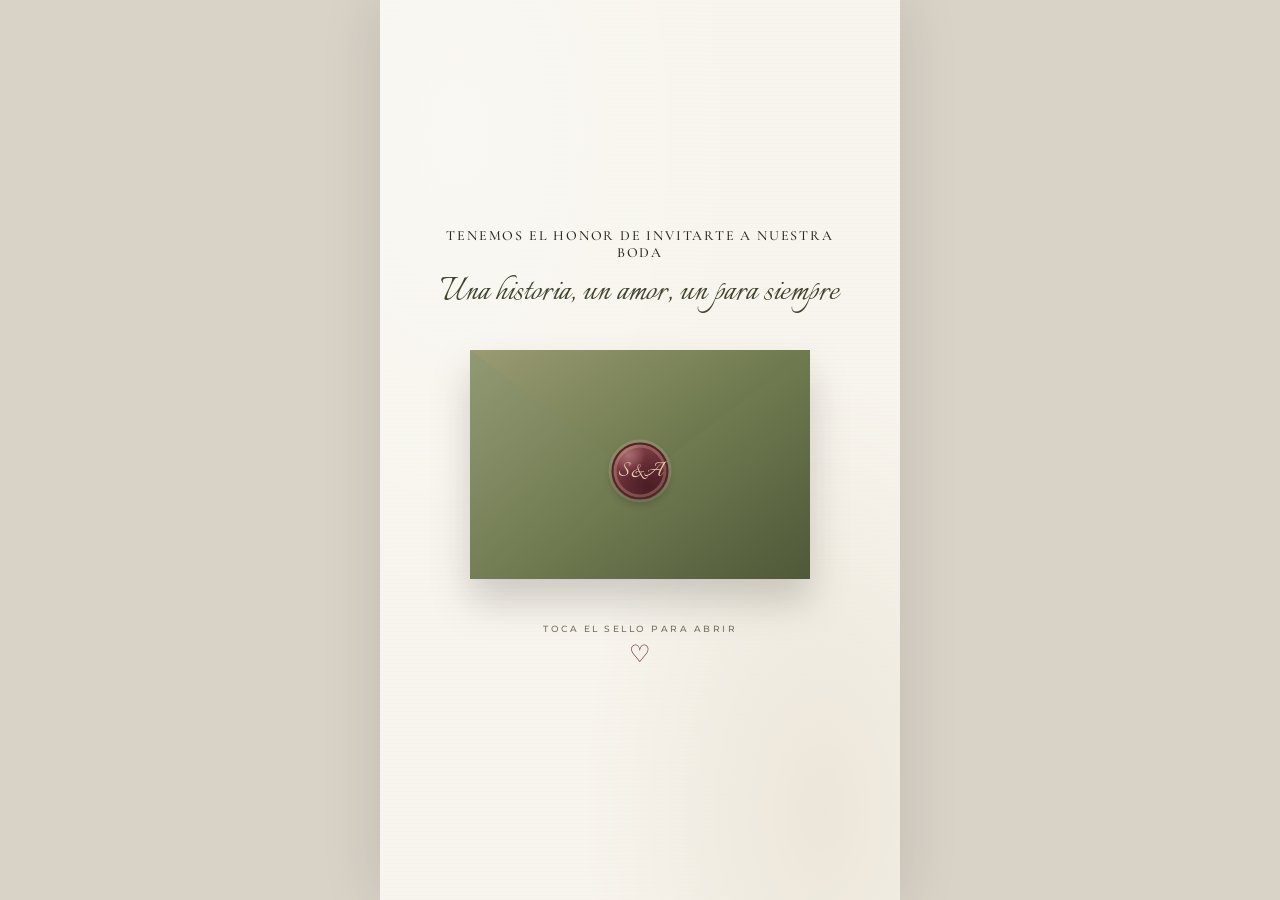
==== index.html @ cfd09bfa "Primera version invitacion Sara y Alejandro" ====
<!doctype html>
<html lang="es">
<head>
  <meta charset="utf-8">
  <meta name="viewport" content="width=device-width, initial-scale=1">
  <meta name="theme-color" content="#f7f2e9">
  <meta name="description" content="Invitación a la boda de Sara y Alejandro, 13 de marzo de 2027.">
  <title>Sara & Alejandro | Nuestra boda</title>

  <link rel="preconnect" href="https://fonts.googleapis.com">
  <link rel="preconnect" href="https://fonts.gstatic.com" crossorigin>
  <link href="https://fonts.googleapis.com/css2?family=Cormorant+Garamond:wght@300;400;500;600&family=Italianno&family=Montserrat:wght@300;400;500;600&display=swap" rel="stylesheet">
<link rel="stylesheet" href="/styles.css">
<script src="/script.js" defer></script>
</head>

<body>
<main class="site">

  <!-- PORTADA -->
  <section class="page cover" id="inicio" aria-label="Portada de la invitación">
    <div class="content">
      <div class="intro">
        <div class="eyebrow">Tenemos el honor de invitarte a nuestra boda</div>
        <div class="script intro-script">Una historia, un amor, un para siempre</div>
      </div>

      <div class="envelope-wrap">
        <button class="envelope" id="envelope" type="button"
                aria-label="Abrir invitación" aria-expanded="false">
          <span class="env-back"></span>
          <span class="env-card">
            <span class="tiny">Con amor y para siempre</span>
            <span class="script env-names">Sara & Alejandro</span>
            <span class="tiny">13 · 03 · 2027</span>
          </span>
          <span class="env-fold"></span>
          <span class="env-flap"></span>
          <span class="seal" aria-hidden="true">S&A</span>
        </button>
      </div>

      <div class="cover-hint" id="hint">
        Toca el sello para abrir
        <span>♡</span>
      </div>
    </div>
  </section>

  <div id="contents" hidden>

    <!-- PRESENTACIÓN -->
    <section class="page" id="fecha">
      <svg class="sprig sprig-left" viewBox="0 0 140 240" aria-hidden="true"><use href="#branch"/></svg>
      <div class="content">
        <div class="eyebrow">Our forever begins</div>
        <h1 class="names">Sara <span class="ampersand">&</span><br>Alejandro</h1>
        <div class="divider">❦</div>
        <p class="bodycopy">
          Con la bendición de Dios y el amor de nuestras familias,
          queremos compartir contigo uno de los días más especiales
          de nuestras vidas.
        </p>
        <p class="bodycopy">
          Nos encantaría que nos acompañaras a celebrar el comienzo
          de nuestra historia para siempre.
        </p>
        <div class="divider">♡</div>
        <div class="tiny">Reserva la fecha</div>
        <div class="script save-date">13 de marzo de 2027</div>
      </div>
    </section>

    <!-- FECHA Y HORARIOS -->
    <section class="page olive">
      <div class="content">
        <div class="eyebrow">The day we say I do</div>
        <h2 class="heading">Nuestra boda</h2>

        <div class="date-card">
          <div class="tiny">SÁBADO</div>
          <div class="date-number">13</div>
          <div class="date-month">Marzo</div>
          <div class="date-year">2027</div>
          <div class="date-line"></div>
          <div class="tiny">SANTIAGO DE QUERÉTARO</div>
          <div class="date-city">Querétaro, México</div>
        </div>

        <div class="info-grid">
          <div class="info-tile">
            <div class="icon" aria-hidden="true">✧</div>
            <h3>La ceremonia</h3>
            <p>Misa<br><strong>12:00 p. m.</strong></p>
          </div>
          <div class="info-tile">
            <div class="icon" aria-hidden="true">♡</div>
            <h3>La recepción</h3>
            <p>Celebración<br><strong>4:00 p. m.</strong></p>
          </div>
        </div>

        <a class="btn" href="#ubicaciones">Conoce las ubicaciones</a>
      </div>
    </section>

    <!-- CEREMONIA Y RECEPCIÓN -->
    <section class="page" id="ubicaciones">
      <div class="content">
        <div class="eyebrow">We saved a place for you</div>
        <h2 class="heading">Dónde nos vemos</h2>

        <article class="location-card">
          <div class="tiny">Primero celebraremos</div>
          <h3>La ceremonia religiosa</h3>
          <div class="location-time">12:00 p. m.</div>
          <div class="divider">❦</div>
          <p>
            Parroquia Divina Providencia<br>
            Madrid 231, Los Sauces,<br>
            76114 Santiago de Querétaro, Qro.
          </p>
          <a class="btn solid" href="https://www.google.com/maps/place/Parroquia+Divina+Providencia/@20.6262771,-100.4451317,20.21z/data=!4m15!1m8!3m7!1s0x85d3507958e3c1df:0x23647522108d44e1!2sMadrid+231,+Los+Sauces,+76114+Santiago+de+Quer%C3%A9taro,+Qro.!3b1!8m2!3d20.6260787!4d-100.4451164!16s%2Fg%2F11zwz81261!3m5!1s0x85d3507959959f6b:0x6cf4c809443645d1!8m2!3d20.6260787!4d-100.4451164!16s%2Fg%2F11b6f03wbs?entry=ttu&amp;g_ep=EgoyMDI2MTAyOC4wIKXMDSoASAFQAw%3D%3D" target="_blank" rel="noopener noreferrer">
            Abrir ubicación en Maps ↗
          </a>
        </article>

        <div class="divider">♡</div>

        <article class="location-card">
          <div class="tiny">Y después continuaremos</div>
          <h3>La recepción</h3>
          <div class="location-time">4:00 p. m.</div>
          <div class="divider">❦</div>
          <p>
            Citlaltépetl 117, Loma Bonita,<br>
            76118 Santiago de Querétaro, Qro.
          </p>
          <a class="btn solid" href="https://maps.app.goo.gl/64a9VfoYJC5BPRaD8?g_st=aw" target="_blank" rel="noopener noreferrer">
            Abrir ubicación en Maps ↗
          </a>
        </article>
      </div>
    </section>

    <!-- REGALOS -->
    <section class="page">
      <div class="content">
        <div class="eyebrow">A little something for us</div>
        <h2 class="heading">Mesa de regalos</h2>
        <div class="paper-card">
          <div class="script gift-intro">Tu presencia es nuestro regalo</div>
          <div class="divider">♡</div>
          <p class="bodycopy compact">
            El mejor regalo es compartir contigo este día tan especial.
            Sin embargo, si deseas tener un detalle con nosotros,
            hemos preparado una mesa de regalos.
          </p>
          <a class="btn solid" href="https://www.amazon.com.mx/wedding/guest-view/1IHKFDLVKZLXB" target="_blank" rel="noopener noreferrer">
            Ver mesa de regalos
          </a>
          <div class="divider">❦</div>
          <div class="gift-card">
            <h3>Un detalle de corazón</h3>
            <p>
              Para quienes prefieran hacernos un regalo monetario,
              también tendremos sobres disponibles el día del evento.
            </p>
          </div>
        </div>
      </div>
    </section>

    <!-- CÓDIGO DE VESTIMENTA -->
    <section class="page olive">
      <div class="content">
        <div class="eyebrow">Dress code</div>
        <h2 class="heading">Código de vestimenta</h2>
        <div class="dress-card">
          <div class="dress-symbol" aria-hidden="true">✧</div>
          <div class="script dress-title">Formal - Casual</div>
          <div class="divider">❦</div>
          <p>Queremos que disfrutes de este día sintiéndote cómodo y especial.</p>
        </div>
        <div class="dress-card">
          <div class="script dress-subtitle">Una consideración especial</div>
          <p>
            Les pedimos amablemente evitar utilizar los siguientes colores:
          </p>
          <div class="prohibited-colors" aria-label="Colores reservados para la celebración">
            <div class="color-swatch"><span class="color-bubble" style="--swatch:#68704a" title="Verde olivo"></span><span>Olivo</span></div>
            <div class="color-swatch"><span class="color-bubble" style="--swatch:#3c442d" title="Olivo oscuro"></span><span>Olivo oscuro</span></div>
            <div class="color-swatch"><span class="color-bubble" style="--swatch:#642b35" title="Vino"></span><span>Vino</span></div>
            <div class="color-swatch"><span class="color-bubble" style="--swatch:#8c4d53" title="Vino claro"></span><span>Vino claro</span></div>
            <div class="color-swatch"><span class="color-bubble" style="--swatch:#f7f2e9" title="Marfil"></span><span>Marfil</span></div>
            <div class="color-swatch"><span class="color-bubble" style="--swatch:#eee5d6" title="Beige"></span><span>Beige</span></div>
            <div class="color-swatch"><span class="color-bubble" style="--swatch:#ffffff" title="Blanco"></span><span>Blanco</span></div>
            <div class="color-swatch"><span class="color-bubble" style="--swatch:#c0c0c0" title="Plateado"></span><span>Plateado</span></div>
            <div class="color-swatch"><span class="color-bubble" style="--swatch:linear-gradient(135deg, #f0d99a, #b49352 48%, #e8d19a 72%, #92713b)" title="Dorado"></span><span>Dorado</span></div>
          </div>
          <p class="small-note">Agradecemos mucho su comprensión.</p>
        </div>
      </div>
    </section>

    <!-- CONFIRMACIÓN -->
    <section class="page" id="confirmacion">
      <div class="content">
        <div class="paper-card">
          <div class="eyebrow">We saved you a seat</div>
          <h2 class="heading rsvp-heading">Confirma tu asistencia</h2>
          <p class="bodycopy compact">
            Nos hará muy felices contar contigo en este día tan importante para nosotros.
          </p>
          <div class="divider">❦</div>

          <form class="rsvp-form" id="rsvp">
            <label for="guest">Nombre completo</label>
            <input id="guest" name="guest" type="text" autocomplete="name" required placeholder="Escribe tu nombre">

            <label for="attendance">¿Nos acompañarás?</label>
            <select id="attendance" name="attendance" required>
              <option value="Sí, asistiré">Sí, asistiré</option>
              <option value="No podré asistir">No podré asistir</option>
            </select>

            <label for="guests">Número de asistentes</label>
            <select id="guests" name="guests">
              <option value="1">1 persona</option>
              <option value="2">2 personas</option>
              <option value="3">3 personas</option>
              <option value="4">4 personas</option>
              <option value="5">5 personas</option>
            </select>

            <label for="message">Mensaje para los novios</label>
            <textarea id="message" name="message" rows="3" placeholder="Escribe algo bonito (opcional)"></textarea>

            <button class="btn solid submit-btn" type="submit">Enviar confirmación</button>
            <p class="form-note">Tu respuesta se guardará de forma segura.</p>
          </form>
        </div>
      </div>
    </section>

    <!-- DESPEDIDA -->
    <section class="page olive">
      <div class="content">
        <div class="footerline">With love & gratitude</div>
        <div class="eyebrow">Gracias por ser parte de nuestra historia</div>
        <div class="names closing-names">
          Sara <span class="ampersand closing-ampersand">&</span><br>Alejandro
        </div>
        <div class="divider">♡</div>
        <p class="bodycopy">Un día, una promesa y toda una vida para cumplirla.</p>
        <div class="tiny">13 · 03 · 2027</div>
        <a class="btn back-to-top" href="#inicio">Volver al inicio ↑</a>
      </div>
    </section>
  </div>
</main>

<!-- Ilustración botánica decorativa -->
<svg class="svg-defs" aria-hidden="true" focusable="false">
  <defs>
    <g id="branch" fill="none" stroke="#9b9a70" stroke-width="1.5" stroke-linecap="round">
      <path d="M20 220 Q70 150 90 30"/>
      <path d="M44 180 Q10 165 5 135 Q38 137 44 180Z" fill="#858c63" stroke="none"/>
      <path d="M55 155 Q95 145 112 112 Q72 112 55 155Z" fill="#737d55" stroke="none"/>
      <path d="M66 120 Q28 100 25 70 Q62 78 66 120Z" fill="#92966c" stroke="none"/>
      <path d="M77 85 Q111 75 126 42 Q91 44 77 85Z" fill="#737d55" stroke="none"/>
      <path d="M35 192 Q15 183 8 160"/>
      <path d="M60 150 Q82 145 100 123"/>
      <path d="M68 113 Q45 99 34 82"/>
      <path d="M82 78 Q104 66 117 48"/>
    </g>
  </defs>
</svg>

</body>
</html>
---- styles.css ----
:root {
  --ivory: #f7f2e9;
  --paper: #eee5d6;
  --olive: #68704a;
  --olive-dark: #3c442d;
  --wine: #642b35;
  --wine-light: #8c4d53;
  --ink: #29281f;
  --muted: #766f61;
  --gold: #b4a078;
  --serif: "Cormorant Garamond", Georgia, serif;
  --script: "Italianno", cursive;
  --sans: "Montserrat", sans-serif;
}

* { box-sizing: border-box; }

html {
  scroll-behavior: smooth;
  background: #d8d2c7;
}

body {
  margin: 0;
  color: var(--ink);
  font: 17px/1.5 var(--serif);
  background: #d8d2c7;
}

body, button, input, select, textarea {
  font-family: var(--serif);
}

a { color: inherit; }

.site {
  max-width: 520px;
  min-height: 100vh;
  margin: 0 auto;
  background: var(--ivory);
  overflow: hidden;
  box-shadow: 0 0 55px #30291e22;
}

.page {
  min-height: 100svh;
  position: relative;
  display: flex;
  align-items: center;
  justify-content: center;
  padding: 55px 25px;
  overflow: hidden;
}

.page::before {
  content: "";
  position: absolute;
  inset: 0;
  pointer-events: none;
  opacity: .35;
  background:
    radial-gradient(ellipse at 15% 15%, #fff 0, transparent 45%),
    radial-gradient(ellipse at 85% 90%, #d8cbb5 0, transparent 38%),
    repeating-linear-gradient(0deg, #78674b07 0 1px, transparent 1px 4px);
}

.page.olive {
  background: var(--olive-dark);
  color: var(--ivory);
}

.page.olive::before {
  opacity: .3;
  background:
    radial-gradient(ellipse at 80% 5%, #a8a77955, transparent 42%),
    radial-gradient(ellipse at 0 100%, #14190e99, transparent 52%),
    repeating-linear-gradient(0deg, #fff 0 1px, transparent 1px 5px);
}

.content {
  position: relative;
  z-index: 2;
  width: 100%;
  max-width: 430px;
  text-align: center;
}

.eyebrow {
  font: 500 9px var(--sans);
  letter-spacing: 3px;
  text-transform: uppercase;
}

.tiny {
  font: 400 9px var(--sans);
  letter-spacing: 2px;
  text-transform: uppercase;
}

.script {
  font-family: var(--script);
  font-weight: 400;
}

.names {
  font: 400 clamp(65px, 16vw, 94px)/.82 var(--script);
  margin: 25px 0;
}

.ampersand {
  font-size: .6em;
  color: var(--wine);
}

.heading {
  font: 400 clamp(55px, 13vw, 76px)/.9 var(--script);
  margin: 0 0 22px;
}

.divider {
  display: flex;
  align-items: center;
  justify-content: center;
  gap: 12px;
  margin: 20px auto;
  color: var(--gold);
}

.divider::before,
.divider::after {
  content: "";
  width: 48px;
  height: 1px;
  background: currentColor;
  opacity: .7;
}

.bodycopy {
  font-size: 19px;
  line-height: 1.4;
  max-width: 330px;
  margin: 18px auto;
}

.bodycopy.compact { font-size: 18px; }

.btn {
  display: inline-block;
  padding: 12px 22px;
  margin: 9px 4px;
  border: 1px solid currentColor;
  text-decoration: none;
  text-align: center;
  font: 500 9px/1.5 var(--sans);
  letter-spacing: 1.5px;
  text-transform: uppercase;
  transition: background .25s, color .25s, border-color .25s;
}

.btn:hover,
.btn:focus-visible {
  background: var(--wine);
  color: #fff;
  border-color: var(--wine);
}

.btn.solid {
  background: var(--olive-dark);
  color: var(--ivory);
  border-color: var(--olive-dark);
}

.btn.solid:hover,
.btn.solid:focus-visible {
  background: var(--wine);
  border-color: var(--wine);
}

.olive .btn:not(.solid) {
  color: var(--ivory);
}

.olive .btn.solid {
  background: var(--ivory);
  color: var(--olive-dark);
  border-color: var(--ivory);
}

.olive .btn.solid:hover,
.olive .btn.solid:focus-visible {
  background: var(--wine);
  color: white;
  border-color: var(--wine);
}

/* PORTADA Y SOBRE */

.cover { background: #f8f5ee; }
.cover .content { max-width: 410px; }
.intro { margin-bottom: 17px; }

.intro .eyebrow {
  font-family: var(--serif);
  font-size: 14px;
  letter-spacing: 1.8px;
}

.intro-script {
  font-size: 39px;
  color: var(--olive-dark);
  line-height: 1;
  margin-top: 12px;
}

.envelope-wrap {
  perspective: 1400px;
  width: min(100%, 350px);
  margin: 42px auto 48px;
  filter: drop-shadow(0 22px 19px #29281f35);
  overflow: visible;
}

.envelope {
  appearance: none;
  display: block;
  position: relative;
  width: 100%;
  aspect-ratio: 1.34 / 1;
  padding: 0;
  border: 0;
  background: transparent;
  cursor: pointer;
  transform-style: preserve-3d;
  outline: none;
  overflow: visible;
  isolation: isolate;
}

.envelope:focus-visible {
  outline: 2px solid var(--wine);
  outline-offset: 8px;
  border-radius: 4px;
}

.env-back {
  position: absolute;
  inset: 0;
  z-index: 0;
  overflow: hidden;
  border: 1px solid #39402a;
  border-radius: 3px;
  background:
    linear-gradient(135deg, #858b62 0%, #626c45 48%, #41492e 100%);
  box-shadow: inset 0 0 0 1px #d7c99b55;
}

.env-back::after {
  content: "";
  position: absolute;
  inset: 9px;
  border: 1px solid #d7c99b55;
  pointer-events: none;
}

.env-card {
  position: absolute;
  z-index: 2;
  left: 9%;
  top: 7%;
  width: 82%;
  height: 86%;
  background: linear-gradient(125deg, #fffdf7 0%, #f5eddf 55%, #e8ddca 100%);
  border: 1px solid #c8b998;
  display: flex;
  flex-direction: column;
  align-items: center;
  justify-content: center;
  color: var(--ink);
  box-shadow: 0 3px 9px #211d1524;
  transition:
    transform 1.05s cubic-bezier(.2,.72,.25,1) .12s,
    top 1.05s cubic-bezier(.2,.72,.25,1) .12s;
  will-change: transform, top;
}

.env-card::before {
  content: "";
  position: absolute;
  inset: 7px;
  border: 1px solid #c4b28e88;
  pointer-events: none;
}

.env-names {
  font-size: 45px;
  color: var(--olive-dark);
  margin: 9px 0;
  position: relative;
}

.env-fold {
  position: absolute;
  inset: 0;
  z-index: 4;
  background:
    linear-gradient(145deg, #788052 0%, #626b44 48%, #4a5234 100%);
  clip-path: polygon(0 0, 50% 54%, 100% 0, 100% 100%, 0 100%);
  pointer-events: none;
}

.env-fold::after {
  content: "";
  position: absolute;
  inset: 1px;
  background: linear-gradient(145deg, #ffffff12, transparent 48%, #22220f18);
  clip-path: polygon(0 0, 50% 54%, 100% 0, 100% 100%, 0 100%);
}

.env-flap {
  position: absolute;
  z-index: 6;
  left: 0;
  top: 0;
  width: 100%;
  height: 72%;
  transform-origin: 50% 0%;
  transform: rotateX(0deg);
  clip-path: polygon(0 0, 100% 0, 50% 100%);
  background: linear-gradient(135deg, #92936a 0%, #6b7449 55%, #505a37 100%);
  transition:
    transform 1s cubic-bezier(.2,.72,.25,1),
    filter 1s ease;
  backface-visibility: hidden;
  pointer-events: none;
  will-change: transform;
}

.seal {
  position: absolute;
  z-index: 8;
  left: 50%;
  top: 54%;
  transform: translate(-50%, -50%);
  width: 57px;
  height: 57px;
  border-radius: 50%;
  display: grid;
  place-items: center;
  color: #e4cdb0;
  background:
    radial-gradient(circle at 28% 20%, #a86c70, transparent 30%),
    radial-gradient(circle at 65% 80%, #4b1d25, transparent 65%),
    linear-gradient(140deg, #87434b, #5a222c);
  border: 2px solid #57232b;
  box-shadow:
    inset 0 0 0 3px #d6b78b4d,
    0 4px 8px #2225,
    0 0 0 3px #d6c6a044;
  font: 24px var(--script);
  transition: opacity .35s ease, transform .55s cubic-bezier(.2,.72,.25,1);
  pointer-events: none;
}

.envelope.open .env-flap {
  transform: rotateX(180deg);
  z-index: 1;
  filter: brightness(.96);
}

.envelope.open .env-card {
  top: -25%;
  transform: translateY(-7%) scale(1.015);
  z-index: 5;
}

.envelope.open .seal {
  opacity: 0;
  transform: translate(-50%, -50%) scale(.72) rotate(-18deg);
}

@media (prefers-reduced-motion: reduce) {
  .env-flap,
  .env-card,
  .seal {
    transition-duration: .01ms !important;
    transition-delay: 0ms !important;
  }
}

.cover-hint {
  font: 500 9px var(--sans);
  letter-spacing: 2.5px;
  text-transform: uppercase;
  color: #77715f;
}

.cover-hint span {
  display: block;
  font: 24px var(--script);
  letter-spacing: 0;
  margin-top: 6px;
  color: var(--wine);
}

/* ADORNO BOTÁNICO */

.sprig {
  position: absolute;
  width: 125px;
  height: 220px;
  z-index: 1;
  opacity: .55;
  pointer-events: none;
}

.sprig-left { left: -35px; top: 0; }

.svg-defs {
  position: absolute;
  width: 0;
  height: 0;
  overflow: hidden;
}

/* TARJETAS */

.paper-card {
  position: relative;
  padding: 30px 23px;
  background: linear-gradient(135deg, #fffaf0, #e9decc);
  box-shadow: 0 10px 26px #33291d18;
  border: 1px solid #d5c5a8;
  color: var(--ink);
}

.paper-card .heading { color: var(--olive-dark); }

.save-date {
  font-size: 48px;
  color: var(--wine);
  margin-top: 8px;
}

.date-card {
  position: relative;
  max-width: 350px;
  margin: 25px auto;
  padding: 30px 20px;
  background: var(--olive-dark);
  color: var(--ivory);
  box-shadow: 0 12px 25px #15190e30;
  transform: rotate(-1deg);
}

.date-card::before {
  content: "";
  position: absolute;
  inset: 8px;
  border: 1px solid #c4b78c88;
  pointer-events: none;
}

.date-number { font: 400 75px/.9 var(--serif); }

.date-month {
  font: 400 48px/.95 var(--script);
  margin: 8px 0;
}

.date-year {
  font-size: 25px;
  letter-spacing: 4px;
}

.date-line {
  height: 1px;
  width: 55px;
  background: var(--gold);
  margin: 18px auto;
}

.date-city {
  font-size: 16px;
  margin-top: 5px;
}

.info-grid {
  display: grid;
  grid-template-columns: 1fr 1fr;
  gap: 12px;
  margin: 25px 0;
}

.info-tile {
  padding: 20px 10px;
  border: 1px solid #d4c4a8;
  background: #f8f1e5;
  color: var(--ink);
}

.info-tile .icon {
  font-size: 24px;
  color: var(--wine);
}

.info-tile h3 {
  font: 400 27px var(--script);
  margin: 5px 0;
}

.info-tile p {
  font-size: 15px;
  line-height: 1.4;
  margin: 0;
}

/* UBICACIONES */

.location-card {
  padding: 25px 18px;
  margin: 18px 0;
  background: #f8f1e5;
  border: 1px solid #d4c4a8;
  color: var(--ink);
  box-shadow: 0 8px 20px #29221710;
}

.location-card h3 {
  font: 400 34px var(--script);
  color: var(--wine);
  margin: 0 0 8px;
}

.location-card p {
  font-size: 17px;
  line-height: 1.4;
  margin: 8px auto;
}

.location-time {
  font: 400 29px var(--serif);
  color: var(--olive-dark);
  margin: 10px 0;
}

/* REGALOS */

.gift-intro {
  font-size: 43px;
  color: var(--wine);
  line-height: 1.05;
}

.gift-card {
  padding: 24px 18px;
  margin: 18px 0 0;
  background: #f8f1e5;
  border: 1px solid #d4c4a8;
  color: var(--ink);
}

.gift-card h3 {
  font: 400 39px var(--script);
  color: var(--wine);
  margin: 5px;
}

.gift-card p {
  font-size: 17px;
  line-height: 1.45;
  margin: 8px 0 0;
}

/* VESTIMENTA */

.dress-card {
  padding: 25px 20px;
  border: 1px solid #c4b78c88;
  margin: 22px 0;
}

.dress-card p {
  font-size: 18px;
  line-height: 1.5;
}

.dress-symbol { font-size: 35px; }

.dress-title {
  font-size: 48px;
  color: #d4c29d;
}

.dress-subtitle {
  font-size: 43px;
  color: #d4c29d;
  line-height: 1.05;
}

.small-note { font-size: 15px !important; }

/* CONFIRMACIÓN */

.rsvp-form {
  text-align: left;
  max-width: 350px;
  margin: 20px auto 0;
}

.rsvp-form label {
  display: block;
  font: 500 9px var(--sans);
  letter-spacing: 1.3px;
  text-transform: uppercase;
  margin: 15px 0 6px;
}

.rsvp-form input,
.rsvp-form select,
.rsvp-form textarea {
  display: block;
  width: 100%;
  min-height: 44px;
  border: 1px solid #c9b895;
  background: #fffaf0;
  padding: 11px 12px;
  font: 17px var(--serif);
  color: var(--ink);
  border-radius: 0;
}

.rsvp-form textarea { resize: vertical; }

.rsvp-form input:focus,
.rsvp-form select:focus,
.rsvp-form textarea:focus {
  outline: 2px solid #8c4d5366;
  outline-offset: 1px;
}

.submit-btn {
  width: 100%;
  cursor: pointer;
  margin: 20px 0 5px;
}

.form-note {
  font: 10px/1.5 var(--sans);
  color: var(--muted);
  text-align: center;
  margin: 8px 0 0;
}

.footerline {
  font: 400 42px var(--script);
  color: var(--wine);
  margin: 15px 0;
}

.olive .footerline { color: #d4c29d; }

.closing-names {
  font-size: 78px;
  margin: 35px 0;
}

.closing-ampersand { color: #c7b28a; }

.back-to-top { margin-top: 30px; }

#contents[hidden] {
  display: none !important;
}

@media (max-width: 380px) {
  .page { padding: 40px 19px; }
  .heading { font-size: 58px; }
  .paper-card { padding: 25px 17px; }
  .info-grid { gap: 8px; }
  .intro-script { font-size: 35px; }
  .env-names { font-size: 39px; }
  .location-card { padding: 22px 14px; }
}

@media (prefers-reduced-motion: reduce) {
  html { scroll-behavior: auto; }

  *,
  *::before,
  *::after {
    transition-duration: .01ms !important;
    animation-duration: .01ms !important;
  }
}

.rsvp-success {
  text-align: center;
  padding: 12px 0;
}

.rsvp-success h3 {
  font: 400 42px var(--script);
  color: var(--olive-dark);
  margin: 8px 0;
}

.rsvp-success p { font-size: 17px; }

.rsvp-form button:disabled {
  opacity: .65;
  cursor: wait;
}

/* MUESTRAS DE COLORES RESERVADOS */

.prohibited-colors {
  display: grid;
  grid-template-columns: repeat(3, minmax(0, 1fr));
  gap: 15px 10px;
  max-width: 310px;
  margin: 22px auto 18px;
}

.color-swatch {
  display: flex;
  flex-direction: column;
  align-items: center;
  gap: 6px;
  font: 500 8px/1.25 var(--sans);
  letter-spacing: .7px;
  text-transform: uppercase;
  color: inherit;
}

.color-bubble {
  display: block;
  width: 29px;
  height: 29px;
  border-radius: 50%;
  background: var(--swatch);
  border: 1px solid #ffffff99;
  box-shadow: 0 2px 7px #17130d35, inset 0 0 0 2px #ffffff20;
}

.color-swatch:first-child .color-bubble,
.color-swatch:nth-child(5) .color-bubble,
.color-swatch:nth-child(7) .color-bubble,
.color-swatch:nth-child(8) .color-bubble {
  border-color: #d8cfbd;
}

/* AJUSTE FINAL: SOBRE CLÁSICO Y MUESTRAS DE COLOR */

.envelope-wrap {
  width: min(100%, 340px);
  margin: 38px auto 44px;
  perspective: 1100px;
}

.envelope {
  aspect-ratio: 1.48 / 1;
  overflow: visible;
  isolation: isolate;
}

.env-back {
  inset: 0;
  z-index: 0;
  border-radius: 3px;
  background: linear-gradient(145deg, #858d65, #626d46 60%, #4c5637);
  border: 1px solid #424a30;
}

.env-back::after {
  inset: 8px;
  border: 1px solid #e1d5b477;
}

.env-card {
  z-index: 1;
  left: 8%;
  top: 5%;
  width: 84%;
  height: 88%;
  background: linear-gradient(135deg, #fffdf8, #f1e8d8);
  transition:
    top 1.05s cubic-bezier(.2,.75,.25,1) .12s,
    transform 1.05s cubic-bezier(.2,.75,.25,1) .12s;
}

/* Bolsillo delantero: borde inferior cerrado. */

.env-fold {
  inset: 0;
  z-index: 4;
  background: linear-gradient(
    145deg,
    #879067 0%,
    #707a50 55%,
    #56603e 100%
  );
  clip-path: polygon(
    0 0,
    50% 53%,
    100% 0,
    100% 100%,
    0 100%
  );
}

.env-fold::after {
  content: "";
  position: absolute;
  inset: 0;
  background: linear-gradient(
    135deg,
    #ffffff16,
    transparent 50%,
    #20251420
  );
  clip-path: polygon(
    0 0,
    50% 53%,
    100% 0,
    100% 100%,
    0 100%
  );
}

/* Solapa superior triangular. */

.env-flap {
  z-index: 6;
  top: 0;
  left: 0;
  width: 100%;
  height: 56%;
  clip-path: polygon(0 0, 100% 0, 50% 100%);
  transform-origin: 50% 0%;
  background: linear-gradient(
    145deg,
    #9a9b72,
    #737d52 58%,
    #596342
  );
  transition:
    transform 1s cubic-bezier(.2,.72,.25,1),
    filter 1s ease;
}

.envelope.open .env-flap {
  transform: rotateX(180deg);
  z-index: 1;
}

.envelope.open .env-card {
  top: -31%;
  transform: translateY(-5%) scale(1.02);
  z-index: 5;
}

.seal { z-index: 8; top: 53%; }

/* BURBUJAS DE COLORES */

.prohibited-colors {
  display: grid;
  grid-template-columns: repeat(3, minmax(0, 1fr));
  gap: 17px 12px;
  max-width: 330px;
  margin: 24px auto 20px;
}

.color-swatch {
  display: flex;
  flex-direction: column;
  align-items: center;
  gap: 7px;
  font: 500 9px/1.25 var(--sans);
  letter-spacing: .45px;
  text-align: center;
}

.color-bubble {
  width: 39px;
  height: 39px;
  flex: 0 0 39px;
  border-radius: 50%;
  background: var(--swatch);
  border: 1px solid #ffffffcc;
  box-shadow:
    0 3px 9px #17130d35,
    inset 0 0 0 3px #ffffff2b;
}

.color-swatch:nth-child(5) .color-bubble,
.color-swatch:nth-child(7) .color-bubble {
  border-color: #bcb4a5;
  box-shadow:
    0 3px 9px #17130d35,
    inset 0 0 0 3px #ffffffb0;
}

.color-swatch:nth-child(8) .color-bubble {
  background: linear-gradient(
    135deg,
    #f4f4f4,
    #aeb2b8 45%,
    #fff 62%,
    #92979e
  );
}

.color-swatch:nth-child(9) .color-bubble {
  background: linear-gradient(
    135deg,
    #f0d99a,
    #b49352 48%,
    #e8d19a 72%,
    #92713b
  );
}
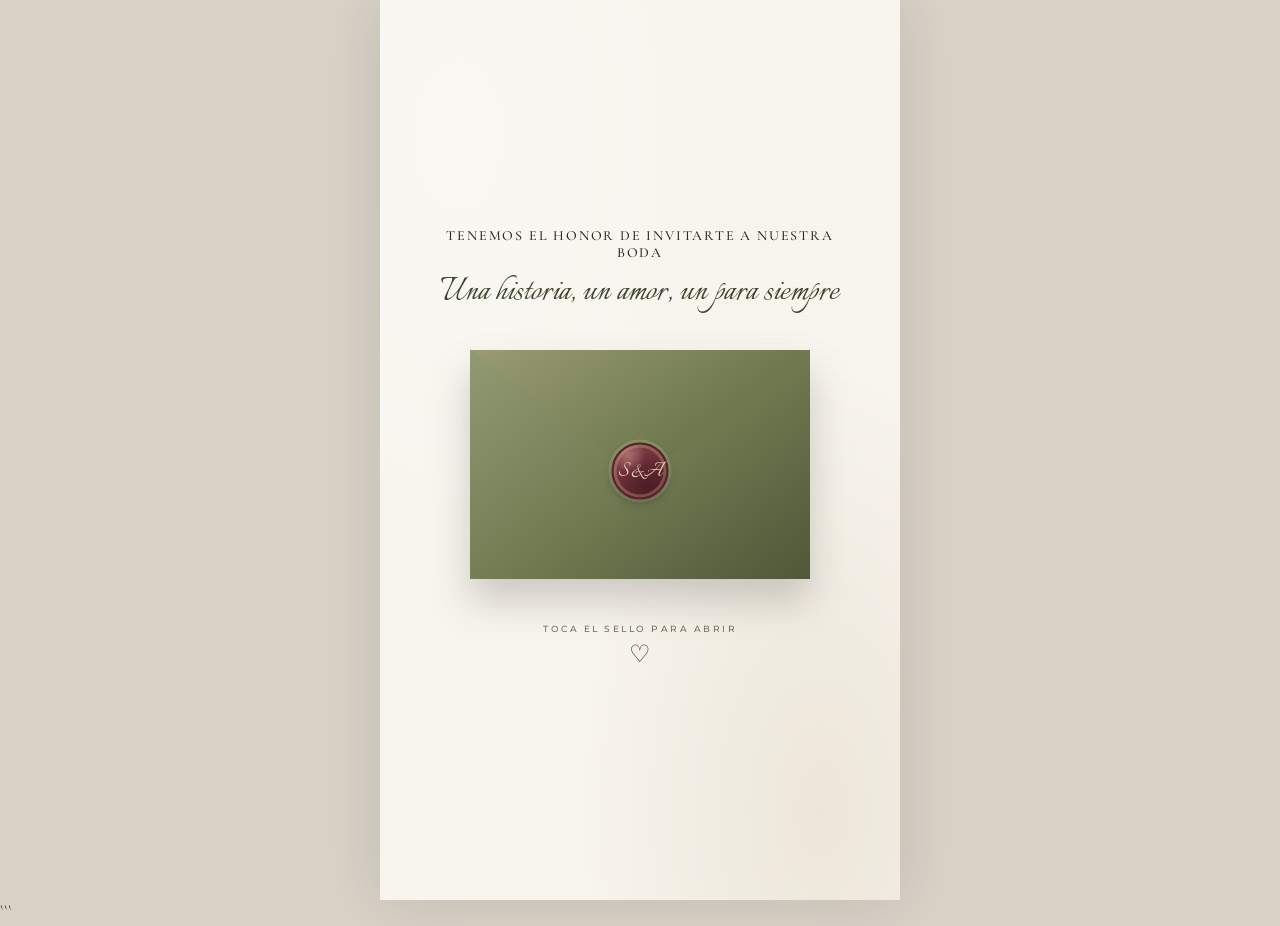
==== commit d9c2d1f3: "Refactor HTML structure and improve readability" ====
--- a/index.html
+++ b/index.html
@@ -1,4 +1,3 @@
-
 <!doctype html>
 <html lang="es">
 <head>
@@ -11,8 +10,9 @@
   <link rel="preconnect" href="https://fonts.googleapis.com">
   <link rel="preconnect" href="https://fonts.gstatic.com" crossorigin>
   <link href="https://fonts.googleapis.com/css2?family=Cormorant+Garamond:wght@300;400;500;600&family=Italianno&family=Montserrat:wght@300;400;500;600&display=swap" rel="stylesheet">
-<link rel="stylesheet" href="/styles.css">
-<script src="/script.js" defer></script>
+
+  <link rel="stylesheet" href="/styles.css">
+  <script src="/script.js" defer></script>
 </head>
 
 <body>
@@ -52,20 +52,26 @@
 
     <!-- PRESENTACIÓN -->
     <section class="page" id="fecha">
-      <svg class="sprig sprig-left" viewBox="0 0 140 240" aria-hidden="true"><use href="#branch"/></svg>
+      <svg class="sprig sprig-left" viewBox="0 0 140 240" aria-hidden="true">
+        <use href="#branch"/>
+      </svg>
+
       <div class="content">
         <div class="eyebrow">Our forever begins</div>
         <h1 class="names">Sara <span class="ampersand">&</span><br>Alejandro</h1>
         <div class="divider">❦</div>
+
         <p class="bodycopy">
           Con la bendición de Dios y el amor de nuestras familias,
           queremos compartir contigo uno de los días más especiales
           de nuestras vidas.
         </p>
+
         <p class="bodycopy">
           Nos encantaría que nos acompañaras a celebrar el comienzo
           de nuestra historia para siempre.
         </p>
+
         <div class="divider">♡</div>
         <div class="tiny">Reserva la fecha</div>
         <div class="script save-date">13 de marzo de 2027</div>
@@ -94,10 +100,11 @@
             <h3>La ceremonia</h3>
             <p>Misa<br><strong>12:00 p. m.</strong></p>
           </div>
-          <div class="info-tile">
+
+          <div class="info-tile" id="horario-recepcion">
             <div class="icon" aria-hidden="true">♡</div>
             <h3>La recepción</h3>
-            <p>Celebración<br><strong>4:00 p. m.</strong></p>
+            <p>Celebración<br><strong>3:00 p. m.</strong></p>
           </div>
         </div>
 
@@ -116,28 +123,36 @@
           <h3>La ceremonia religiosa</h3>
           <div class="location-time">12:00 p. m.</div>
           <div class="divider">❦</div>
+
           <p>
             Parroquia Divina Providencia<br>
             Madrid 231, Los Sauces,<br>
             76114 Santiago de Querétaro, Qro.
           </p>
-          <a class="btn solid" href="https://www.google.com/maps/place/Parroquia+Divina+Providencia/@20.6262771,-100.4451317,20.21z/data=!4m15!1m8!3m7!1s0x85d3507958e3c1df:0x23647522108d44e1!2sMadrid+231,+Los+Sauces,+76114+Santiago+de+Quer%C3%A9taro,+Qro.!3b1!8m2!3d20.6260787!4d-100.4451164!16s%2Fg%2F11zwz81261!3m5!1s0x85d3507959959f6b:0x6cf4c809443645d1!8m2!3d20.6260787!4d-100.4451164!16s%2Fg%2F11b6f03wbs?entry=ttu&amp;g_ep=EgoyMDI2MTAyOC4wIKXMDSoASAFQAw%3D%3D" target="_blank" rel="noopener noreferrer">
+
+          <a class="btn solid"
+             href="https://www.google.com/maps/place/Parroquia+Divina+Providencia/@20.6262771,-100.4451317,20.21z/data=!4m15!1m8!3m7!1s0x85d3507958e3c1df:0x23647522108d44e1!2sMadrid+231,+Los+Sauces,+76114+Santiago+de+Quer%C3%A9taro,+Qro.!3b1!8m2!3d20.6260787!4d-100.4451164!16s%2Fg%2F11zwz81261!3m5!1s0x85d3507959959f6b:0x6cf4c809443645d1!8m2!3d20.6260787!4d-100.4451164!16s%2Fg%2F11b6f03wbs?entry=ttu&amp;g_ep=EgoyMDI2MTAyOC4wIKXMDSoASAFQAw%3D%3D"
+             target="_blank" rel="noopener noreferrer">
             Abrir ubicación en Maps ↗
           </a>
         </article>
 
         <div class="divider">♡</div>
 
-        <article class="location-card">
+        <article class="location-card" id="ubicacion-recepcion">
           <div class="tiny">Y después continuaremos</div>
           <h3>La recepción</h3>
-          <div class="location-time">4:00 p. m.</div>
-          <div class="divider">❦</div>
+          <div class="location-time">3:00 p. m.</div>
+          <div class="divider">❦</div>
+
           <p>
             Citlaltépetl 117, Loma Bonita,<br>
             76118 Santiago de Querétaro, Qro.
           </p>
-          <a class="btn solid" href="https://maps.app.goo.gl/64a9VfoYJC5BPRaD8?g_st=aw" target="_blank" rel="noopener noreferrer">
+
+          <a class="btn solid"
+             href="https://maps.app.goo.gl/64a9VfoYJC5BPRaD8?g_st=aw"
+             target="_blank" rel="noopener noreferrer">
             Abrir ubicación en Maps ↗
           </a>
         </article>
@@ -149,18 +164,25 @@
       <div class="content">
         <div class="eyebrow">A little something for us</div>
         <h2 class="heading">Mesa de regalos</h2>
+
         <div class="paper-card">
           <div class="script gift-intro">Tu presencia es nuestro regalo</div>
           <div class="divider">♡</div>
+
           <p class="bodycopy compact">
             El mejor regalo es compartir contigo este día tan especial.
             Sin embargo, si deseas tener un detalle con nosotros,
             hemos preparado una mesa de regalos.
           </p>
-          <a class="btn solid" href="https://www.amazon.com.mx/wedding/guest-view/1IHKFDLVKZLXB" target="_blank" rel="noopener noreferrer">
+
+          <a class="btn solid"
+             href="https://www.amazon.com.mx/wedding/guest-view/1IHKFDLVKZLXB"
+             target="_blank" rel="noopener noreferrer">
             Ver mesa de regalos
           </a>
-          <div class="divider">❦</div>
+
+          <div class="divider">❦</div>
+
           <div class="gift-card">
             <h3>Un detalle de corazón</h3>
             <p>
@@ -177,17 +199,21 @@
       <div class="content">
         <div class="eyebrow">Dress code</div>
         <h2 class="heading">Código de vestimenta</h2>
+
         <div class="dress-card">
           <div class="dress-symbol" aria-hidden="true">✧</div>
           <div class="script dress-title">Formal - Casual</div>
           <div class="divider">❦</div>
           <p>Queremos que disfrutes de este día sintiéndote cómodo y especial.</p>
         </div>
+
         <div class="dress-card">
           <div class="script dress-subtitle">Una consideración especial</div>
+
           <p>
             Les pedimos amablemente evitar utilizar los siguientes colores:
           </p>
+
           <div class="prohibited-colors" aria-label="Colores reservados para la celebración">
             <div class="color-swatch"><span class="color-bubble" style="--swatch:#68704a" title="Verde olivo"></span><span>Olivo</span></div>
             <div class="color-swatch"><span class="color-bubble" style="--swatch:#3c442d" title="Olivo oscuro"></span><span>Olivo oscuro</span></div>
@@ -199,6 +225,7 @@
             <div class="color-swatch"><span class="color-bubble" style="--swatch:#c0c0c0" title="Plateado"></span><span>Plateado</span></div>
             <div class="color-swatch"><span class="color-bubble" style="--swatch:linear-gradient(135deg, #f0d99a, #b49352 48%, #e8d19a 72%, #92713b)" title="Dorado"></span><span>Dorado</span></div>
           </div>
+
           <p class="small-note">Agradecemos mucho su comprensión.</p>
         </div>
       </div>
@@ -210,9 +237,11 @@
         <div class="paper-card">
           <div class="eyebrow">We saved you a seat</div>
           <h2 class="heading rsvp-heading">Confirma tu asistencia</h2>
+
           <p class="bodycopy compact">
             Nos hará muy felices contar contigo en este día tan importante para nosotros.
           </p>
+
           <div class="divider">❦</div>
 
           <form class="rsvp-form" id="rsvp">
@@ -249,19 +278,23 @@
       <div class="content">
         <div class="footerline">With love & gratitude</div>
         <div class="eyebrow">Gracias por ser parte de nuestra historia</div>
+
         <div class="names closing-names">
           Sara <span class="ampersand closing-ampersand">&</span><br>Alejandro
         </div>
+
         <div class="divider">♡</div>
         <p class="bodycopy">Un día, una promesa y toda una vida para cumplirla.</p>
         <div class="tiny">13 · 03 · 2027</div>
+
         <a class="btn back-to-top" href="#inicio">Volver al inicio ↑</a>
       </div>
     </section>
+
   </div>
 </main>
 
-<!-- Ilustración botánica decorativa -->
+<!-- ILUSTRACIÓN BOTÁNICA DECORATIVA -->
 <svg class="svg-defs" aria-hidden="true" focusable="false">
   <defs>
     <g id="branch" fill="none" stroke="#9b9a70" stroke-width="1.5" stroke-linecap="round">
@@ -280,3 +313,4 @@
 
 </body>
 </html>
+```
